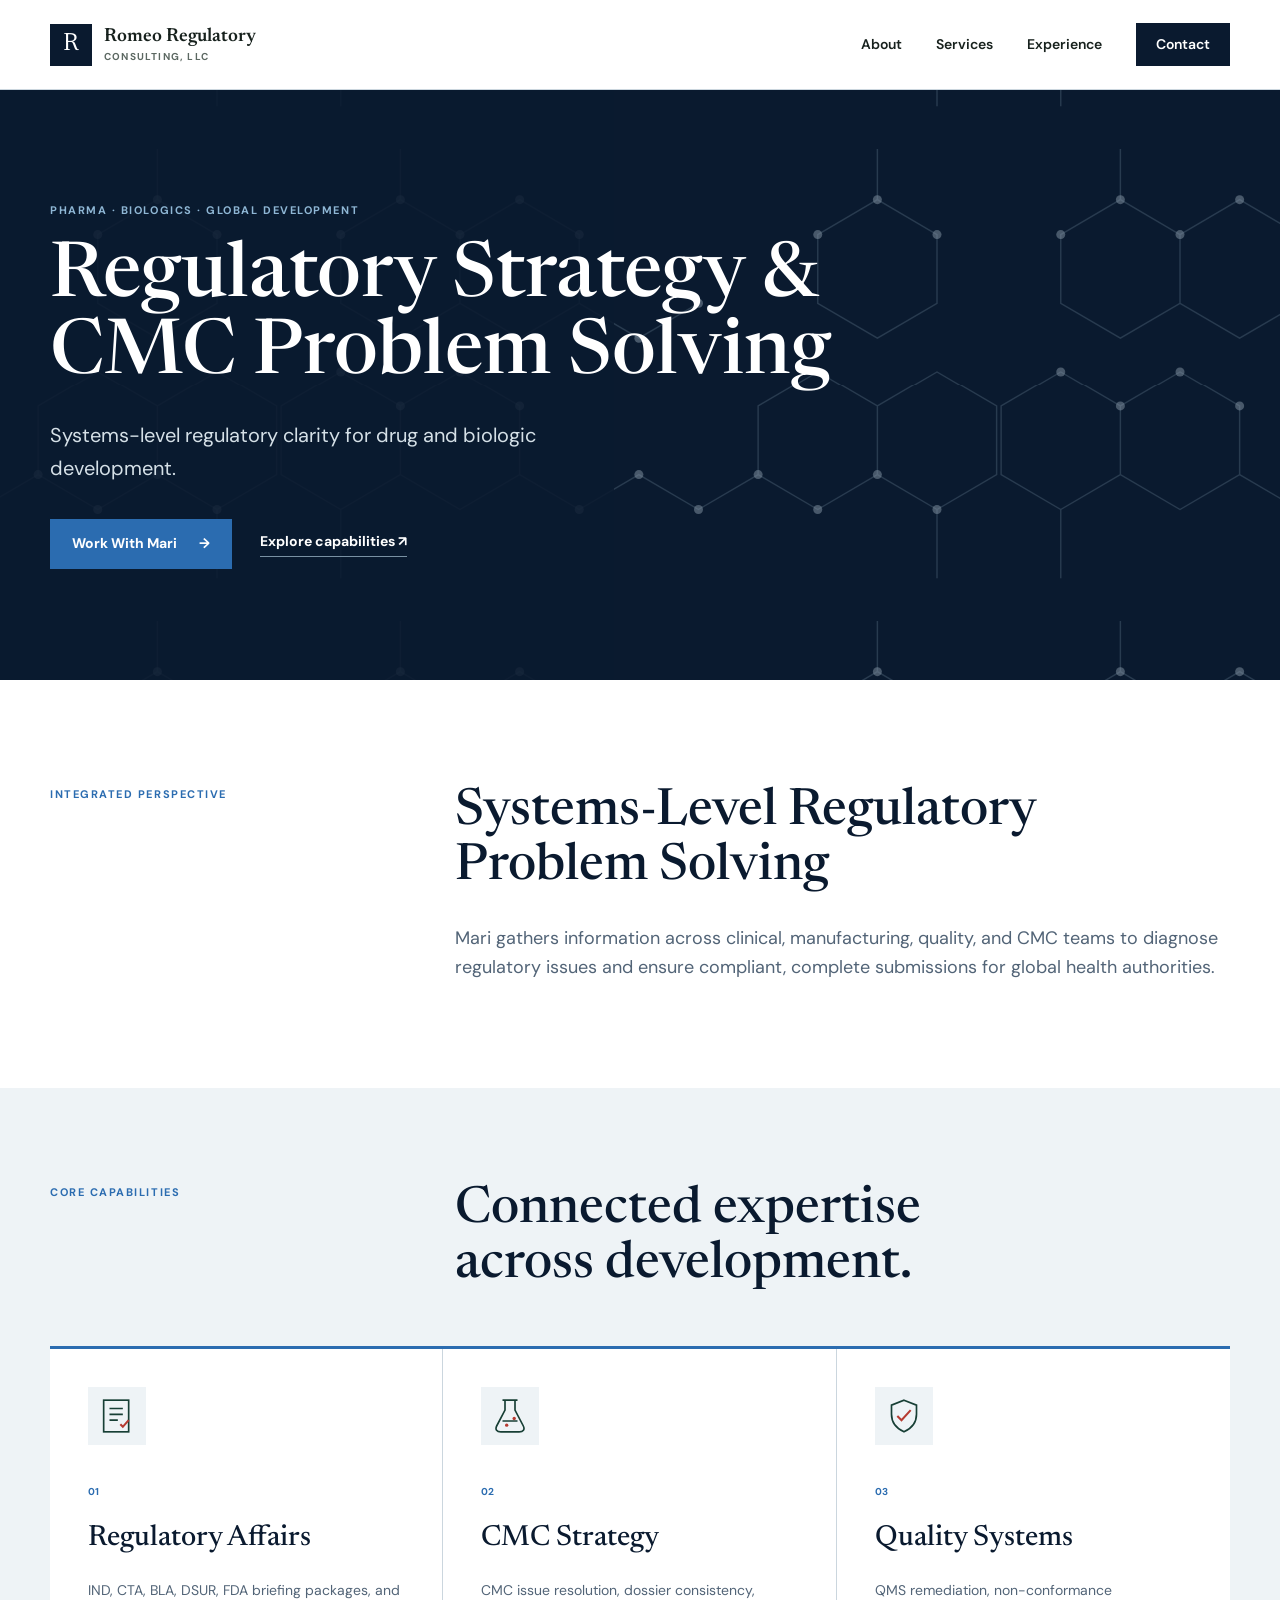
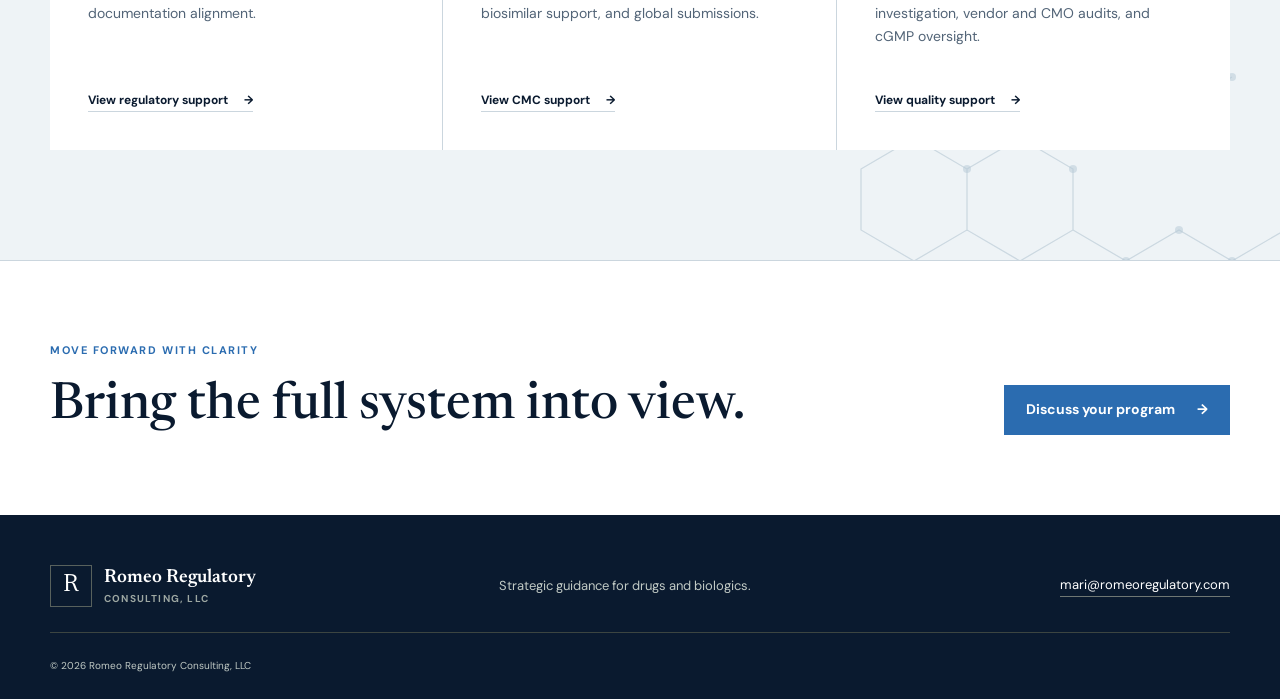
==== index.html @ ee9683b1 "Mari website" ====
<!doctype html>
<html lang="en">
<head>
  <meta charset="utf-8">
  <meta name="viewport" content="width=device-width, initial-scale=1">
  <meta name="description" content="Strategic regulatory consulting for pharmaceutical and biopharmaceutical development.">
  <title>Romeo Regulatory Consulting | Pharma &amp; Biopharma Strategy</title>
  <link rel="preconnect" href="https://fonts.googleapis.com">
  <link rel="preconnect" href="https://fonts.gstatic.com" crossorigin>
  <link href="https://fonts.googleapis.com/css2?family=DM+Sans:wght@400;500;600;700&amp;family=Newsreader:opsz,wght@6..72,500;6..72,600&amp;display=swap" rel="stylesheet">
  <link rel="stylesheet" href="assets/css/style.css">
</head>
<body class="home-page">
  <a class="skip-link" href="#main">Skip to content</a>
  <header class="site-header">
    <div class="shell header-inner">
      <a class="brand" href="index.html" aria-label="Romeo Regulatory Consulting home">
        <span class="brand-mark" aria-hidden="true">R</span>
        <span><strong>Romeo Regulatory</strong><small>Consulting, LLC</small></span>
      </a>
      <nav class="desktop-nav" aria-label="Primary navigation">
        <a href="about.html">About</a><a href="services.html">Services</a><a href="experience.html">Experience</a><a class="nav-cta" href="contact.html">Contact</a>
      </nav>
      <details class="mobile-nav">
        <summary aria-label="Open navigation"><span></span><span></span><span></span></summary>
        <nav aria-label="Mobile navigation"><a href="about.html">About</a><a href="services.html">Services</a><a href="experience.html">Experience</a><a href="contact.html">Contact</a></nav>
      </details>
    </div>
  </header>

  <main id="main">
    <section class="bio-hero">
      <div class="shell bio-hero-content">
        <p class="bio-kicker">Pharma · Biologics · Global Development</p>
        <h1>Regulatory Strategy &amp; CMC Problem Solving</h1>
        <p>Systems-level regulatory clarity for drug and biologic development.</p>
        <div class="button-row"><a class="button bio-button" href="contact.html">Work With Mari <span aria-hidden="true">→</span></a><a class="bio-text-link" href="services.html">Explore capabilities <span aria-hidden="true">↗</span></a></div>
      </div>
    </section>

    <section class="systems-intro">
      <div class="shell systems-intro-grid">
        <p class="bio-section-label">Integrated perspective</p>
        <div>
          <h2>Systems-Level Regulatory Problem Solving</h2>
          <p>Mari gathers information across clinical, manufacturing, quality, and CMC teams to diagnose regulatory issues and ensure compliant, complete submissions for global health authorities.</p>
        </div>
      </div>
    </section>

    <section class="bio-services" aria-labelledby="capabilities-heading">
      <div class="shell">
        <div class="bio-services-heading"><p class="bio-section-label">Core capabilities</p><h2 id="capabilities-heading">Connected expertise across development.</h2></div>
        <div class="bio-service-grid">
          <article><div class="bio-icon"><img src="assets/icons/regulatory.svg" alt=""></div><span>01</span><h3>Regulatory Affairs</h3><p>IND, CTA, BLA, DSUR, FDA briefing packages, and documentation alignment.</p><a href="services.html">View regulatory support <span aria-hidden="true">→</span></a></article>
          <article><div class="bio-icon"><img src="assets/icons/cmc.svg" alt=""></div><span>02</span><h3>CMC Strategy</h3><p>CMC issue resolution, dossier consistency, biosimilar support, and global submissions.</p><a href="services.html">View CMC support <span aria-hidden="true">→</span></a></article>
          <article><div class="bio-icon"><img src="assets/icons/quality.svg" alt=""></div><span>03</span><h3>Quality Systems</h3><p>QMS remediation, non-conformance investigation, vendor and CMO audits, and cGMP oversight.</p><a href="services.html">View quality support <span aria-hidden="true">→</span></a></article>
        </div>
      </div>
    </section>

    <section class="bio-cta"><div class="shell bio-cta-inner"><div><p class="bio-section-label">Move forward with clarity</p><h2>Bring the full system into view.</h2></div><a class="button bio-button" href="contact.html">Discuss your program <span aria-hidden="true">→</span></a></div></section>
  </main>

  <footer class="site-footer"><div class="shell footer-inner"><div class="brand footer-brand"><span class="brand-mark" aria-hidden="true">R</span><span><strong>Romeo Regulatory</strong><small>Consulting, LLC</small></span></div><p>Strategic guidance for drugs and biologics.</p><a href="mailto:mari@romeoregulatory.com">mari@romeoregulatory.com</a><small>© 2026 Romeo Regulatory Consulting, LLC</small></div></footer>
</body>
</html>
---- assets/css/style.css ----
:root {
  --ink: #17211d;
  --forest: #173f35;
  --forest-light: #245c4d;
  --paper: #f7f8f4;
  --white: #ffffff;
  --mist: #e6ebe6;
  --line: #ccd4ce;
  --red: #b63b31;
  --muted: #5c6862;
  --serif: "Newsreader", Georgia, serif;
  --sans: "DM Sans", sans-serif;
}

* { box-sizing: border-box; }
html { scroll-behavior: smooth; }
body { margin: 0; color: var(--ink); background: var(--paper); font-family: var(--sans); font-size: 16px; line-height: 1.65; }
a { color: inherit; text-decoration: none; }
img { display: block; max-width: 100%; }
h1, h2, h3, p { margin-top: 0; }
h1, h2, h3 { text-wrap: balance; }
.shell { width: min(1180px, calc(100% - 48px)); margin-inline: auto; }
.skip-link { position: fixed; z-index: 100; top: 10px; left: 10px; padding: 8px 14px; color: var(--white); background: var(--forest); transform: translateY(-150%); }
.skip-link:focus { transform: translateY(0); }

.site-header { position: relative; z-index: 20; height: 90px; background: rgba(247, 248, 244, .96); border-bottom: 1px solid var(--line); }
.header-inner { height: 100%; display: flex; align-items: center; justify-content: space-between; }
.brand { display: inline-flex; align-items: center; gap: 12px; line-height: 1.1; }
.brand-mark { display: grid; width: 42px; height: 42px; place-items: center; color: var(--white); background: var(--forest); font-family: var(--serif); font-size: 25px; }
.brand strong, .brand small { display: block; }
.brand strong { font-family: var(--serif); font-size: 19px; font-weight: 600; }
.brand small { margin-top: 4px; color: var(--muted); font-size: 10px; font-weight: 700; letter-spacing: .12em; text-transform: uppercase; }
.desktop-nav { display: flex; align-items: center; gap: 34px; font-size: 14px; font-weight: 600; }
.desktop-nav a { position: relative; }
.desktop-nav a:not(.nav-cta)::after { content: ""; position: absolute; right: 0; bottom: -7px; left: 0; height: 2px; background: var(--red); transform: scaleX(0); transform-origin: left; transition: transform .2s ease; }
.desktop-nav a:hover::after, .desktop-nav a.active::after { transform: scaleX(1); }
.nav-cta { padding: 10px 20px; color: var(--white); background: var(--forest); }
.nav-cta:hover { background: var(--forest-light); }
.mobile-nav { display: none; position: relative; }
.mobile-nav summary { display: grid; width: 42px; height: 42px; padding: 11px 9px; border: 1px solid var(--line); cursor: pointer; list-style: none; align-content: space-between; }
.mobile-nav summary::-webkit-details-marker { display: none; }
.mobile-nav summary span { height: 2px; background: var(--ink); }
.mobile-nav nav { position: absolute; top: 50px; right: 0; width: 220px; padding: 8px; background: var(--white); border: 1px solid var(--line); box-shadow: 0 18px 35px rgba(23, 33, 29, .12); }
.mobile-nav nav a { display: block; padding: 11px 12px; border-bottom: 1px solid var(--mist); font-weight: 600; }
.mobile-nav nav a:last-child { border: 0; }

.eyebrow { margin-bottom: 18px; color: var(--red); font-size: 12px; font-weight: 700; letter-spacing: .14em; text-transform: uppercase; }
.hero { position: relative; min-height: 650px; overflow: hidden; background: var(--paper); }
.hero::before { content: ""; position: absolute; inset: 0; opacity: .33; background-image: linear-gradient(var(--line) 1px, transparent 1px), linear-gradient(90deg, var(--line) 1px, transparent 1px); background-size: 80px 80px; mask-image: linear-gradient(to right, black, transparent 70%); }
.hero-grid { position: relative; display: grid; min-height: 650px; grid-template-columns: 1.25fr .75fr; align-items: center; gap: 90px; }
.hero-copy { padding: 88px 0; }
h1 { max-width: 780px; margin-bottom: 27px; font-family: var(--serif); font-size: clamp(48px, 6vw, 78px); font-weight: 500; line-height: .98; }
.hero-lede { max-width: 680px; margin-bottom: 34px; color: var(--muted); font-size: 19px; line-height: 1.65; }
.button-row { display: flex; align-items: center; gap: 28px; flex-wrap: wrap; }
.button { display: inline-flex; min-height: 50px; padding: 12px 22px; align-items: center; justify-content: center; gap: 22px; font-size: 14px; font-weight: 700; transition: background .2s ease, color .2s ease; }
.button-primary { color: var(--white); background: var(--forest); }
.button-primary:hover { background: var(--forest-light); }
.button-light { color: var(--forest); background: var(--white); }
.button-light:hover { color: var(--white); background: var(--red); }
.text-link { padding-bottom: 3px; border-bottom: 1px solid var(--ink); font-size: 14px; font-weight: 700; }
.pathway { color: var(--white); background: var(--forest); box-shadow: 24px 24px 0 var(--mist); }
.pathway-heading { display: flex; padding: 17px 22px; justify-content: space-between; border-bottom: 1px solid rgba(255,255,255,.2); color: #c8d8d2; font-size: 10px; letter-spacing: .12em; text-transform: uppercase; }
.pathway ol { margin: 0; padding: 0 22px; list-style: none; }
.pathway li { display: grid; padding: 20px 0; grid-template-columns: 38px 1fr; border-bottom: 1px solid rgba(255,255,255,.16); }
.pathway li:last-child { border: 0; }
.pathway li > span { grid-row: 1 / 3; color: #88a79c; font-size: 11px; }
.pathway li strong { font-family: var(--serif); font-size: 20px; font-weight: 500; }
.pathway li small { color: #bdccc7; font-size: 11px; }
.focus-band { color: var(--white); background: var(--ink); }
.focus-grid { display: grid; grid-template-columns: 1fr 1fr; }
.focus-grid > div { padding: 27px 0; }
.focus-grid > div + div { padding-left: 50px; border-left: 1px solid #46504b; }
.focus-grid span { display: block; margin-bottom: 8px; color: #9eaaa4; font-size: 10px; font-weight: 700; letter-spacing: .12em; text-transform: uppercase; }
.focus-grid strong { font-family: var(--serif); font-size: 20px; font-weight: 500; }
.focus-grid i { padding-inline: 7px; color: var(--red); font-style: normal; }

/* Homepage bio-chem system */
.home-page { --bio-navy: #0a1a2f; --bio-blue: #2b6cb0; --bio-slate: #526477; --bio-pale: #eef3f6; --bio-line: #cbd6de; }
.home-page .site-header { background: rgba(255, 255, 255, .98); border-color: var(--bio-line); }
.home-page .brand-mark, .home-page .nav-cta { background: var(--bio-navy); }
.home-page .nav-cta:hover { background: var(--bio-blue); }
.home-page .desktop-nav a:not(.nav-cta)::after { background: var(--bio-blue); }
.bio-hero { position: relative; display: flex; min-height: 590px; align-items: center; overflow: hidden; color: var(--white); background-color: var(--bio-navy); }
.bio-hero::before { content: ""; position: absolute; inset: 0; background-image: url("../img/molecular-pattern.svg"); background-position: center; background-size: 720px auto; opacity: .68; }
.bio-hero::after { content: ""; position: absolute; top: 0; bottom: 0; left: 0; width: 48%; background: var(--bio-navy); opacity: .86; }
.bio-hero-content { position: relative; z-index: 1; padding-block: 100px; }
.bio-kicker, .bio-section-label { margin-bottom: 20px; color: #8fb7d5; font-size: 11px; font-weight: 700; letter-spacing: .14em; text-transform: uppercase; }
.bio-hero h1 { max-width: 820px; margin-bottom: 24px; font-size: clamp(52px, 6vw, 76px); line-height: 1.02; }
.bio-hero-content > p:not(.bio-kicker) { max-width: 600px; margin-bottom: 34px; color: #d5e0e7; font-size: 20px; }
.bio-button { color: var(--white); background: var(--bio-blue); }
.bio-button:hover { background: #377dc4; }
.bio-text-link { padding-bottom: 3px; color: var(--white); border-bottom: 1px solid #7991a3; font-size: 14px; font-weight: 700; }
.systems-intro { padding: 105px 0; background: var(--white); }
.systems-intro-grid { display: grid; grid-template-columns: .42fr 1fr; gap: 80px; }
.systems-intro .bio-section-label, .bio-services .bio-section-label, .bio-cta .bio-section-label { color: var(--bio-blue); }
.systems-intro h2, .bio-services h2, .bio-cta h2 { margin: 0; color: var(--bio-navy); font-family: var(--serif); font-size: clamp(38px, 4vw, 54px); font-weight: 500; line-height: 1.08; }
.systems-intro-grid > div > p { max-width: 800px; margin: 28px 0 0; color: var(--bio-slate); font-size: 18px; }
.bio-services { padding: 95px 0 110px; background-color: var(--bio-pale); background-image: url("../img/molecular-pattern.svg"); background-position: right -220px bottom -100px; background-repeat: no-repeat; background-size: 640px auto; }
.bio-services-heading { display: grid; margin-bottom: 52px; grid-template-columns: .42fr 1fr; gap: 80px; align-items: start; }
.bio-service-grid { display: grid; grid-template-columns: repeat(3, 1fr); background: var(--white); border-top: 3px solid var(--bio-blue); }
.bio-service-grid article { min-height: 390px; padding: 38px; border-right: 1px solid var(--bio-line); }
.bio-service-grid article:last-child { border-right: 0; }
.bio-icon { display: grid; width: 58px; height: 58px; margin-bottom: 32px; place-items: center; background: var(--bio-pale); }
.bio-icon img { width: 40px; height: 40px; }
.bio-service-grid article > span { color: var(--bio-blue); font-size: 10px; font-weight: 700; }
.bio-service-grid h3 { margin: 12px 0 16px; color: var(--bio-navy); font-family: var(--serif); font-size: 29px; font-weight: 500; }
.bio-service-grid p { min-height: 76px; color: var(--bio-slate); font-size: 14px; }
.bio-service-grid a { display: inline-flex; margin-top: 22px; gap: 16px; color: var(--bio-navy); border-bottom: 1px solid var(--bio-line); font-size: 12px; font-weight: 700; }
.bio-service-grid a:hover { color: var(--bio-blue); }
.bio-cta { padding: 80px 0; background: var(--white); border-top: 1px solid var(--bio-line); }
.bio-cta-inner { display: flex; align-items: end; justify-content: space-between; gap: 40px; }
.home-page .site-footer { background: var(--bio-navy); }

.section { padding: 110px 0; }
.section-heading { display: grid; margin-bottom: 55px; grid-template-columns: 1fr 1fr; align-items: end; gap: 70px; }
.section-heading h2, .cta-inner h2, .prose h2 { margin: 0; font-family: var(--serif); font-size: clamp(38px, 4vw, 53px); font-weight: 500; line-height: 1.05; }
.section-heading > p { margin: 0; color: var(--muted); }
.outcome-grid { display: grid; grid-template-columns: repeat(4, 1fr); border-top: 1px solid var(--line); border-bottom: 1px solid var(--line); }
.outcome-grid article { min-height: 210px; padding: 25px 25px 30px; border-right: 1px solid var(--line); }
.outcome-grid article:first-child { border-left: 1px solid var(--line); }
.outcome-grid span, .principle-grid span { color: var(--red); font-size: 11px; font-weight: 700; }
.outcome-grid h3 { margin: 65px 0 0; font-family: var(--serif); font-size: 25px; font-weight: 500; line-height: 1.15; }
.cta-band { padding: 75px 0; color: var(--white); background: var(--forest); }
.cta-inner { display: flex; align-items: end; justify-content: space-between; gap: 40px; }
.cta-inner .eyebrow { color: #dca099; }
.cta-inner h2 { max-width: 720px; }
.site-footer { padding: 50px 0 25px; color: #c1cac5; background: var(--ink); }
.footer-inner { display: grid; grid-template-columns: 1.2fr 1fr 1fr; align-items: center; gap: 25px; }
.footer-brand { color: var(--white); }
.footer-brand .brand-mark { border: 1px solid #58615d; background: transparent; }
.footer-brand small { color: #9da7a2; }
.footer-inner > p, .footer-inner > a { margin: 0; font-size: 13px; }
.footer-inner > a { justify-self: end; color: var(--white); border-bottom: 1px solid #6f7773; }
.footer-inner > small { grid-column: 1 / -1; padding-top: 25px; border-top: 1px solid #3c4541; font-size: 10px; }

.page-hero { padding: 105px 0 90px; color: var(--white); background: var(--forest); }
.page-hero-grid { display: grid; grid-template-columns: 1.5fr .5fr; align-items: end; gap: 80px; }
.page-hero h1 { margin: 0; font-size: clamp(48px, 6vw, 72px); }
.page-hero-grid > p { margin: 0; color: #c7d6d1; }
.about-grid { display: grid; grid-template-columns: .65fr 1.35fr; gap: 100px; }
.about-statement { padding-top: 10px; border-top: 1px solid var(--ink); }
.statement-number { display: block; font-family: var(--serif); font-size: 72px; line-height: 1; }
.statement-number small { display: block; max-width: 220px; margin-top: 12px; color: var(--muted); font-family: var(--sans); font-size: 13px; line-height: 1.5; }
.prose { max-width: 720px; }
.prose h2 { margin-bottom: 35px; }
.prose > p { color: var(--muted); font-size: 18px; }
blockquote { margin: 45px 0 0; padding: 30px 0 0 30px; border-top: 1px solid var(--line); border-left: 3px solid var(--red); font-family: var(--serif); font-size: 25px; line-height: 1.35; }
.principles { padding: 80px 0; background: var(--mist); }
.principle-grid { display: grid; grid-template-columns: repeat(3, 1fr); border-top: 1px solid var(--line); }
.principle-grid article { padding: 28px 50px 0 0; }
.principle-grid h3 { margin: 35px 0 12px; font-family: var(--serif); font-size: 29px; font-weight: 500; }
.principle-grid p { color: var(--muted); font-size: 14px; }

.services-list { padding-top: 50px; }
.service-row { display: grid; padding: 55px 0; grid-template-columns: 1fr 1fr; gap: 80px; border-bottom: 1px solid var(--line); }
.service-row:first-child { border-top: 1px solid var(--line); }
.service-title { display: grid; grid-template-columns: 70px 45px 1fr; align-items: center; }
.service-title img { width: 48px; height: 48px; }
.service-title span { color: var(--red); font-size: 11px; }
.service-title h2 { margin: 0; font-family: var(--serif); font-size: 38px; font-weight: 500; }
.service-row ul { display: grid; margin: 0; padding: 0; grid-template-columns: 1fr 1fr; align-content: center; gap: 12px 30px; list-style: none; }
.service-row li { position: relative; padding-left: 17px; color: var(--muted); font-size: 14px; }
.service-row li::before { content: ""; position: absolute; top: .72em; left: 0; width: 5px; height: 5px; background: var(--red); }

.timeline { border-top: 1px solid var(--line); }
.timeline article { display: grid; padding: 45px 0; grid-template-columns: .35fr 1fr; border-bottom: 1px solid var(--line); }
.timeline time { color: var(--red); font-size: 11px; font-weight: 700; letter-spacing: .08em; }
.timeline article > div { display: grid; grid-template-columns: .65fr 1fr 1fr; align-items: start; gap: 35px; }
.timeline article > div > p:first-child { color: var(--ink); font-weight: 700; }
.timeline h2 { margin: 0; font-family: var(--serif); font-size: 24px; font-weight: 500; line-height: 1.2; }
.timeline p { margin: 0; color: var(--muted); font-size: 14px; }

.contact-main { display: flex; min-height: calc(100vh - 90px); align-items: center; background: var(--mist); }
.contact-section { width: 100%; padding: 100px 0; }
.contact-grid { display: grid; grid-template-columns: 1fr .72fr; align-items: center; gap: 100px; }
.contact-grid h1 { font-size: clamp(48px, 6vw, 72px); }
.contact-lede { max-width: 620px; color: var(--muted); font-size: 18px; }
.contact-panel { padding: 48px; background: var(--white); border-top: 4px solid var(--red); box-shadow: 0 25px 55px rgba(23, 33, 29, .08); }
.contact-label { margin-bottom: 8px; color: var(--muted); font-size: 10px; font-weight: 700; letter-spacing: .12em; text-transform: uppercase; }
.contact-email { display: flex; justify-content: space-between; gap: 15px; font-family: var(--serif); font-size: 22px; overflow-wrap: anywhere; }
.contact-panel hr { margin: 35px 0; border: 0; border-top: 1px solid var(--line); }
.tag-list { display: flex; margin: 16px 0 0; padding: 0; gap: 8px; flex-wrap: wrap; list-style: none; }
.tag-list li { padding: 6px 10px; background: var(--mist); font-size: 11px; font-weight: 600; }
.profile-note { display: flex; margin: 30px 0 0; padding-top: 20px; justify-content: space-between; color: var(--forest); border-top: 1px solid var(--line); font-size: 12px; font-weight: 700; }
.profile-note:hover { color: var(--red); }

@media (max-width: 900px) {
  .desktop-nav { display: none; }
  .mobile-nav { display: block; }
  .hero-grid, .page-hero-grid, .contact-grid { grid-template-columns: 1fr; gap: 50px; }
  .hero-grid { padding-bottom: 70px; }
  .hero-copy { padding-bottom: 0; }
  .pathway { max-width: 620px; }
  .page-hero-grid > p { max-width: 600px; }
  .outcome-grid { grid-template-columns: 1fr 1fr; }
  .outcome-grid article:nth-child(3) { border-left: 1px solid var(--line); }
  .service-row { grid-template-columns: 1fr; gap: 30px; }
  .timeline article > div { grid-template-columns: 1fr 1fr; }
  .timeline article > div > p:last-child { grid-column: 1 / -1; }
  .contact-section { padding: 70px 0; }
  .bio-service-grid { grid-template-columns: 1fr; }
  .bio-service-grid article { min-height: auto; border-right: 0; border-bottom: 1px solid var(--bio-line); }
  .bio-service-grid p { min-height: 0; }
}

@media (max-width: 640px) {
  .shell { width: min(100% - 32px, 1180px); }
  .site-header { height: 76px; }
  .brand-mark { width: 38px; height: 38px; }
  .brand strong { font-size: 16px; }
  h1 { font-size: 47px; }
  .hero-grid { min-height: auto; gap: 20px; }
  .hero-copy { padding: 70px 0 45px; }
  .hero-lede { font-size: 17px; }
  .pathway { box-shadow: 12px 12px 0 var(--mist); }
  .focus-grid, .section-heading, .about-grid, .principle-grid { grid-template-columns: 1fr; }
  .focus-grid > div + div { padding: 22px 0; border-top: 1px solid #46504b; border-left: 0; }
  .focus-grid > div { padding: 22px 0; }
  .section { padding: 75px 0; }
  .section-heading { gap: 20px; }
  .outcome-grid { grid-template-columns: 1fr; }
  .outcome-grid article, .outcome-grid article:nth-child(3) { min-height: 145px; border-right: 1px solid var(--line); border-bottom: 1px solid var(--line); border-left: 1px solid var(--line); }
  .outcome-grid h3 { margin-top: 35px; }
  .cta-inner { align-items: start; flex-direction: column; }
  .footer-inner { grid-template-columns: 1fr; }
  .footer-inner > a { justify-self: start; }
  .page-hero { padding: 75px 0 65px; }
  .page-hero h1 { font-size: 42px; }
  .about-grid { gap: 55px; }
  .principle-grid article { padding: 28px 0; border-bottom: 1px solid var(--line); }
  .service-title { grid-template-columns: 58px 32px 1fr; }
  .service-title h2 { font-size: 30px; }
  .service-row ul { grid-template-columns: 1fr; }
  .timeline article { grid-template-columns: 1fr; gap: 15px; }
  .timeline article > div { grid-template-columns: 1fr; gap: 12px; }
  .timeline article > div > p:last-child { grid-column: auto; }
  .contact-main { min-height: auto; }
  .contact-grid { gap: 35px; }
  .contact-grid h1 { font-size: 47px; }
  .contact-panel { padding: 30px 24px; }
  .contact-email { font-size: 18px; }
  .bio-hero { min-height: 560px; }
  .bio-hero::after { width: 100%; opacity: .7; }
  .bio-hero-content { padding-block: 82px; }
  .bio-hero h1 { font-size: 46px; }
  .bio-hero-content > p:not(.bio-kicker) { font-size: 17px; }
  .systems-intro, .bio-services { padding: 75px 0; }
  .systems-intro-grid, .bio-services-heading { grid-template-columns: 1fr; gap: 12px; }
  .bio-service-grid article { padding: 30px 25px; }
  .bio-cta-inner { align-items: start; flex-direction: column; }
}

@media (prefers-reduced-motion: reduce) {
  html { scroll-behavior: auto; }
  *, *::before, *::after { transition-duration: .01ms !important; }
}
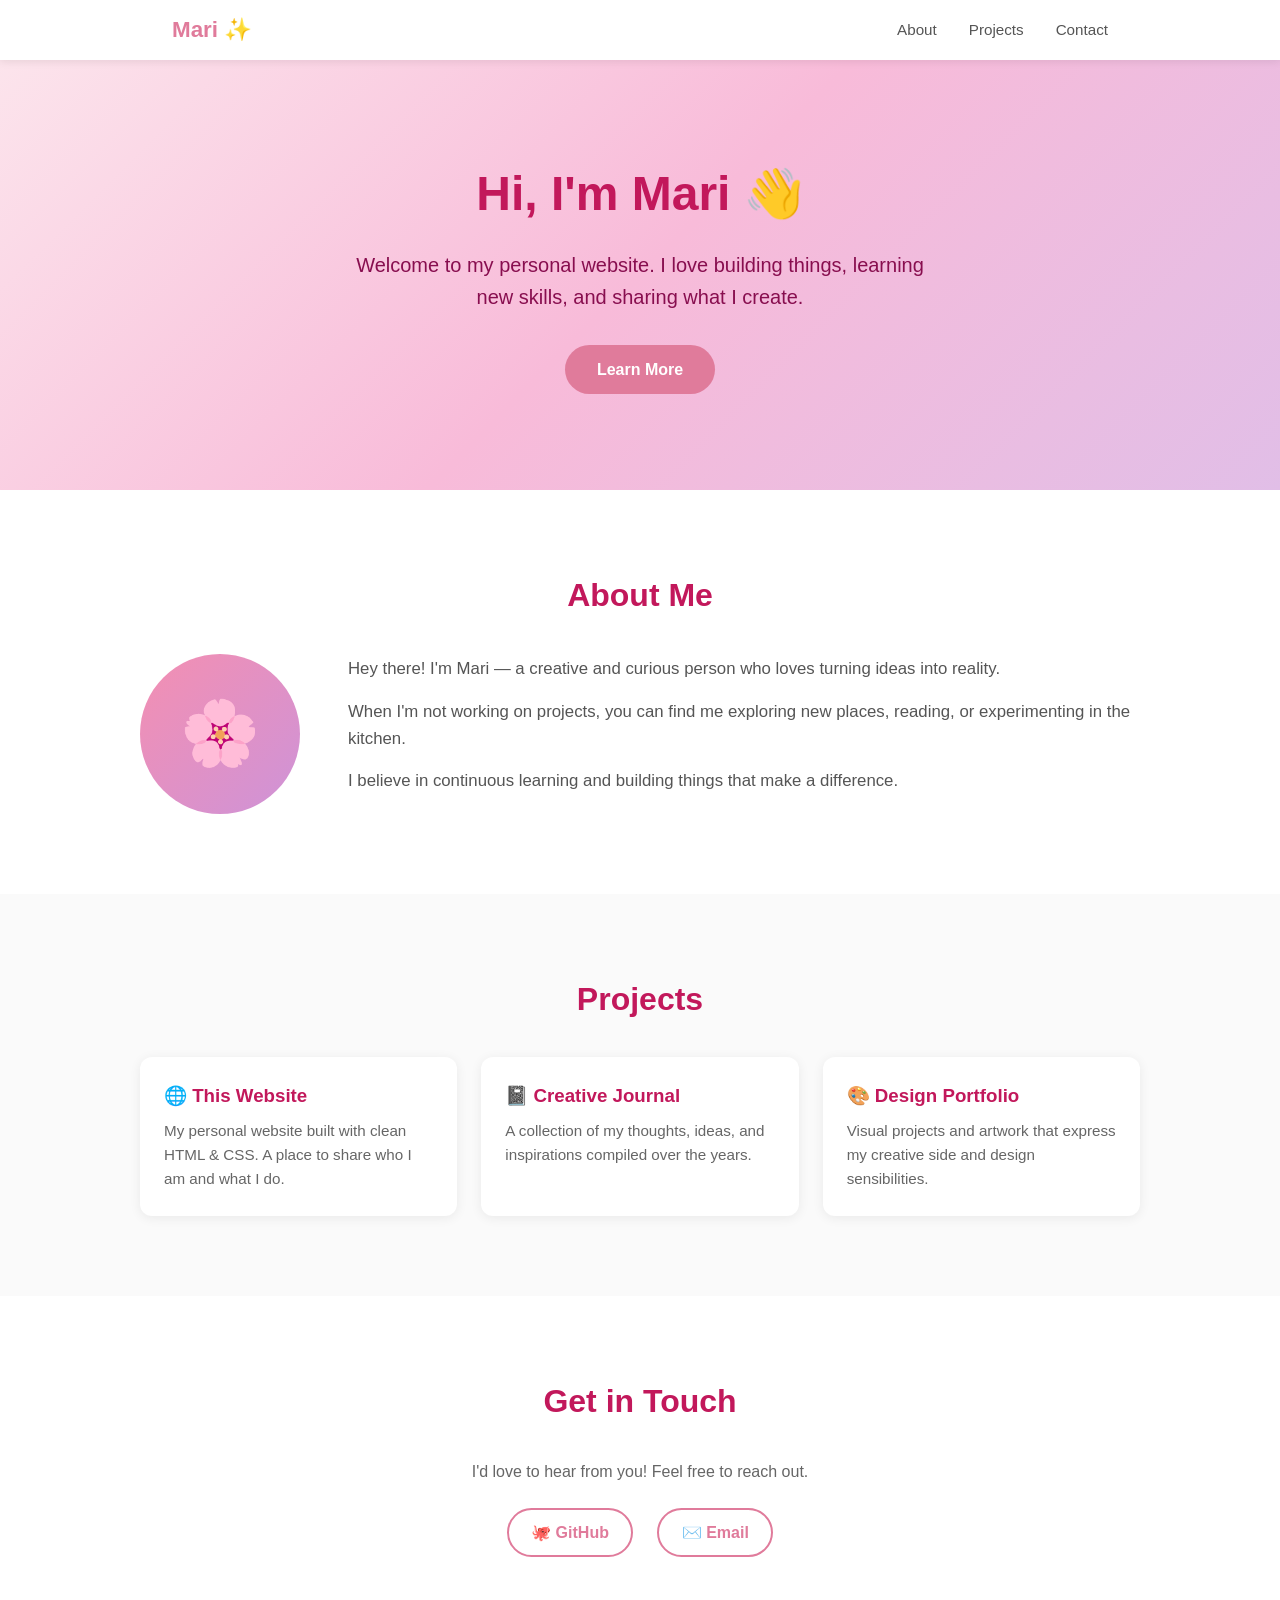
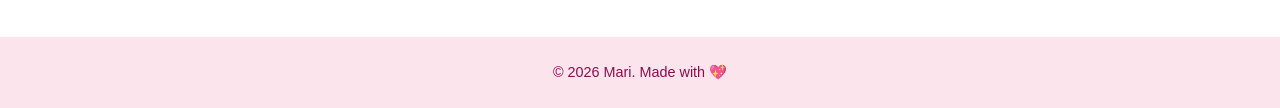
==== commit 51592d03: "Add Mari's personal website (HTML + CSS) Co-authored-by: theghost024jr-sys <296782004+theghost024jr-" ====
--- a/index.html
+++ b/index.html
@@ -1,67 +1,88 @@
-<!doctype html>
+<!DOCTYPE html>
 <html lang="en">
 <head>
-  <meta charset="utf-8">
-  <meta name="viewport" content="width=device-width, initial-scale=1">
-  <meta name="description" content="Strategic regulatory consulting for pharmaceutical and biopharmaceutical development.">
-  <title>Romeo Regulatory Consulting | Pharma &amp; Biopharma Strategy</title>
-  <link rel="preconnect" href="https://fonts.googleapis.com">
-  <link rel="preconnect" href="https://fonts.gstatic.com" crossorigin>
-  <link href="https://fonts.googleapis.com/css2?family=DM+Sans:wght@400;500;600;700&amp;family=Newsreader:opsz,wght@6..72,500;6..72,600&amp;display=swap" rel="stylesheet">
-  <link rel="stylesheet" href="assets/css/style.css">
+  <meta charset="UTF-8" />
+  <meta name="viewport" content="width=device-width, initial-scale=1.0" />
+  <title>Mari's Website</title>
+  <link rel="stylesheet" href="styles.css" />
 </head>
-<body class="home-page">
-  <a class="skip-link" href="#main">Skip to content</a>
-  <header class="site-header">
-    <div class="shell header-inner">
-      <a class="brand" href="index.html" aria-label="Romeo Regulatory Consulting home">
-        <span class="brand-mark" aria-hidden="true">R</span>
-        <span><strong>Romeo Regulatory</strong><small>Consulting, LLC</small></span>
-      </a>
-      <nav class="desktop-nav" aria-label="Primary navigation">
-        <a href="about.html">About</a><a href="services.html">Services</a><a href="experience.html">Experience</a><a class="nav-cta" href="contact.html">Contact</a>
-      </nav>
-      <details class="mobile-nav">
-        <summary aria-label="Open navigation"><span></span><span></span><span></span></summary>
-        <nav aria-label="Mobile navigation"><a href="about.html">About</a><a href="services.html">Services</a><a href="experience.html">Experience</a><a href="contact.html">Contact</a></nav>
-      </details>
+<body>
+
+  <!-- Navigation -->
+  <nav>
+    <div class="nav-container">
+      <a href="#" class="nav-logo">Mari ✨</a>
+      <ul class="nav-links">
+        <li><a href="#about">About</a></li>
+        <li><a href="#projects">Projects</a></li>
+        <li><a href="#contact">Contact</a></li>
+      </ul>
     </div>
-  </header>
+  </nav>
 
-  <main id="main">
-    <section class="bio-hero">
-      <div class="shell bio-hero-content">
-        <p class="bio-kicker">Pharma · Biologics · Global Development</p>
-        <h1>Regulatory Strategy &amp; CMC Problem Solving</h1>
-        <p>Systems-level regulatory clarity for drug and biologic development.</p>
-        <div class="button-row"><a class="button bio-button" href="contact.html">Work With Mari <span aria-hidden="true">→</span></a><a class="bio-text-link" href="services.html">Explore capabilities <span aria-hidden="true">↗</span></a></div>
-      </div>
-    </section>
+  <!-- Hero -->
+  <section class="hero">
+    <h1>Hi, I'm Mari 👋</h1>
+    <p>Welcome to my personal website. I love building things, learning new skills, and sharing what I create.</p>
+    <a href="#about" class="btn">Learn More</a>
+  </section>
 
-    <section class="systems-intro">
-      <div class="shell systems-intro-grid">
-        <p class="bio-section-label">Integrated perspective</p>
-        <div>
-          <h2>Systems-Level Regulatory Problem Solving</h2>
-          <p>Mari gathers information across clinical, manufacturing, quality, and CMC teams to diagnose regulatory issues and ensure compliant, complete submissions for global health authorities.</p>
+  <!-- About -->
+  <section id="about">
+    <div class="section-container">
+      <h2>About Me</h2>
+      <div class="about-content">
+        <div class="about-avatar">🌸</div>
+        <div class="about-text">
+          <p>Hey there! I'm Mari — a creative and curious person who loves turning ideas into reality.</p>
+          <p>When I'm not working on projects, you can find me exploring new places, reading, or experimenting in the kitchen.</p>
+          <p>I believe in continuous learning and building things that make a difference.</p>
         </div>
       </div>
-    </section>
+    </div>
+  </section>
 
-    <section class="bio-services" aria-labelledby="capabilities-heading">
-      <div class="shell">
-        <div class="bio-services-heading"><p class="bio-section-label">Core capabilities</p><h2 id="capabilities-heading">Connected expertise across development.</h2></div>
-        <div class="bio-service-grid">
-          <article><div class="bio-icon"><img src="assets/icons/regulatory.svg" alt=""></div><span>01</span><h3>Regulatory Affairs</h3><p>IND, CTA, BLA, DSUR, FDA briefing packages, and documentation alignment.</p><a href="services.html">View regulatory support <span aria-hidden="true">→</span></a></article>
-          <article><div class="bio-icon"><img src="assets/icons/cmc.svg" alt=""></div><span>02</span><h3>CMC Strategy</h3><p>CMC issue resolution, dossier consistency, biosimilar support, and global submissions.</p><a href="services.html">View CMC support <span aria-hidden="true">→</span></a></article>
-          <article><div class="bio-icon"><img src="assets/icons/quality.svg" alt=""></div><span>03</span><h3>Quality Systems</h3><p>QMS remediation, non-conformance investigation, vendor and CMO audits, and cGMP oversight.</p><a href="services.html">View quality support <span aria-hidden="true">→</span></a></article>
+  <!-- Projects -->
+  <section id="projects">
+    <div class="section-container">
+      <h2>Projects</h2>
+      <div class="projects-grid">
+        <div class="project-card">
+          <h3>🌐 This Website</h3>
+          <p>My personal website built with clean HTML &amp; CSS. A place to share who I am and what I do.</p>
+        </div>
+        <div class="project-card">
+          <h3>📓 Creative Journal</h3>
+          <p>A collection of my thoughts, ideas, and inspirations compiled over the years.</p>
+        </div>
+        <div class="project-card">
+          <h3>🎨 Design Portfolio</h3>
+          <p>Visual projects and artwork that express my creative side and design sensibilities.</p>
         </div>
       </div>
-    </section>
+    </div>
+  </section>
 
-    <section class="bio-cta"><div class="shell bio-cta-inner"><div><p class="bio-section-label">Move forward with clarity</p><h2>Bring the full system into view.</h2></div><a class="button bio-button" href="contact.html">Discuss your program <span aria-hidden="true">→</span></a></div></section>
-  </main>
+  <!-- Contact -->
+  <section id="contact">
+    <div class="section-container">
+      <h2>Get in Touch</h2>
+      <p class="contact-subtitle">I'd love to hear from you! Feel free to reach out.</p>
+      <div class="contact-links">
+        <a href="https://github.com/theghost024jr-sys" class="contact-link" target="_blank" rel="noopener noreferrer">
+          🐙 GitHub
+        </a>
+        <a href="mailto:mari@example.com" class="contact-link">
+          ✉️ Email
+        </a>
+      </div>
+    </div>
+  </section>
 
-  <footer class="site-footer"><div class="shell footer-inner"><div class="brand footer-brand"><span class="brand-mark" aria-hidden="true">R</span><span><strong>Romeo Regulatory</strong><small>Consulting, LLC</small></span></div><p>Strategic guidance for drugs and biologics.</p><a href="mailto:mari@romeoregulatory.com">mari@romeoregulatory.com</a><small>© 2026 Romeo Regulatory Consulting, LLC</small></div></footer>
+  <!-- Footer -->
+  <footer>
+    <p>© 2026 Mari. Made with 💖</p>
+  </footer>
+
 </body>
-</html>+</html>
--- a/styles.css
+++ b/styles.css
@@ -0,0 +1,225 @@
+* {
+  margin: 0;
+  padding: 0;
+  box-sizing: border-box;
+}
+
+body {
+  font-family: 'Segoe UI', Tahoma, Geneva, Verdana, sans-serif;
+  color: #333;
+  background-color: #fafafa;
+  line-height: 1.6;
+}
+
+/* Navigation */
+nav {
+  background-color: #fff;
+  box-shadow: 0 2px 8px rgba(0, 0, 0, 0.08);
+  position: sticky;
+  top: 0;
+  z-index: 100;
+}
+
+.nav-container {
+  max-width: 1000px;
+  margin: 0 auto;
+  padding: 0 2rem;
+  display: flex;
+  justify-content: space-between;
+  align-items: center;
+  height: 60px;
+}
+
+.nav-logo {
+  font-size: 1.4rem;
+  font-weight: 700;
+  color: #e07b9b;
+  text-decoration: none;
+}
+
+.nav-links {
+  list-style: none;
+  display: flex;
+  gap: 2rem;
+}
+
+.nav-links a {
+  text-decoration: none;
+  color: #555;
+  font-size: 0.95rem;
+  transition: color 0.2s;
+}
+
+.nav-links a:hover {
+  color: #e07b9b;
+}
+
+/* Hero */
+.hero {
+  background: linear-gradient(135deg, #fce4ec 0%, #f8bbd9 50%, #e1bee7 100%);
+  padding: 6rem 2rem;
+  text-align: center;
+}
+
+.hero h1 {
+  font-size: 3rem;
+  font-weight: 800;
+  color: #c2185b;
+  margin-bottom: 1rem;
+}
+
+.hero p {
+  font-size: 1.25rem;
+  color: #880e4f;
+  max-width: 600px;
+  margin: 0 auto 2rem;
+}
+
+.btn {
+  display: inline-block;
+  padding: 0.75rem 2rem;
+  background-color: #e07b9b;
+  color: #fff;
+  text-decoration: none;
+  border-radius: 30px;
+  font-size: 1rem;
+  font-weight: 600;
+  transition: background-color 0.2s, transform 0.2s;
+}
+
+.btn:hover {
+  background-color: #c2185b;
+  transform: translateY(-2px);
+}
+
+/* Sections */
+section {
+  padding: 5rem 2rem;
+}
+
+.section-container {
+  max-width: 1000px;
+  margin: 0 auto;
+}
+
+section h2 {
+  font-size: 2rem;
+  color: #c2185b;
+  margin-bottom: 2rem;
+  text-align: center;
+}
+
+/* About */
+#about {
+  background-color: #fff;
+}
+
+.about-content {
+  display: flex;
+  gap: 3rem;
+  align-items: center;
+  flex-wrap: wrap;
+}
+
+.about-avatar {
+  width: 160px;
+  height: 160px;
+  border-radius: 50%;
+  background: linear-gradient(135deg, #f48fb1, #ce93d8);
+  display: flex;
+  align-items: center;
+  justify-content: center;
+  font-size: 4rem;
+  flex-shrink: 0;
+}
+
+.about-text {
+  flex: 1;
+  min-width: 250px;
+}
+
+.about-text p {
+  color: #555;
+  font-size: 1.05rem;
+  margin-bottom: 1rem;
+}
+
+/* Projects */
+#projects {
+  background-color: #fafafa;
+}
+
+.projects-grid {
+  display: grid;
+  grid-template-columns: repeat(auto-fit, minmax(280px, 1fr));
+  gap: 1.5rem;
+}
+
+.project-card {
+  background: #fff;
+  border-radius: 12px;
+  padding: 1.5rem;
+  box-shadow: 0 2px 12px rgba(0, 0, 0, 0.07);
+  transition: transform 0.2s, box-shadow 0.2s;
+}
+
+.project-card:hover {
+  transform: translateY(-4px);
+  box-shadow: 0 8px 20px rgba(0, 0, 0, 0.12);
+}
+
+.project-card h3 {
+  color: #c2185b;
+  margin-bottom: 0.5rem;
+}
+
+.project-card p {
+  color: #666;
+  font-size: 0.95rem;
+}
+
+/* Contact */
+#contact {
+  background-color: #fff;
+  text-align: center;
+}
+
+.contact-subtitle {
+  color: #666;
+  margin-bottom: 1.5rem;
+}
+
+.contact-links {
+  display: flex;
+  justify-content: center;
+  gap: 1.5rem;
+  flex-wrap: wrap;
+  margin-top: 1rem;
+}
+
+.contact-link {
+  display: inline-flex;
+  align-items: center;
+  gap: 0.4rem;
+  padding: 0.6rem 1.4rem;
+  border: 2px solid #e07b9b;
+  border-radius: 30px;
+  color: #e07b9b;
+  text-decoration: none;
+  font-weight: 600;
+  transition: background-color 0.2s, color 0.2s;
+}
+
+.contact-link:hover {
+  background-color: #e07b9b;
+  color: #fff;
+}
+
+/* Footer */
+footer {
+  background-color: #fce4ec;
+  text-align: center;
+  padding: 1.5rem;
+  color: #880e4f;
+  font-size: 0.9rem;
+}
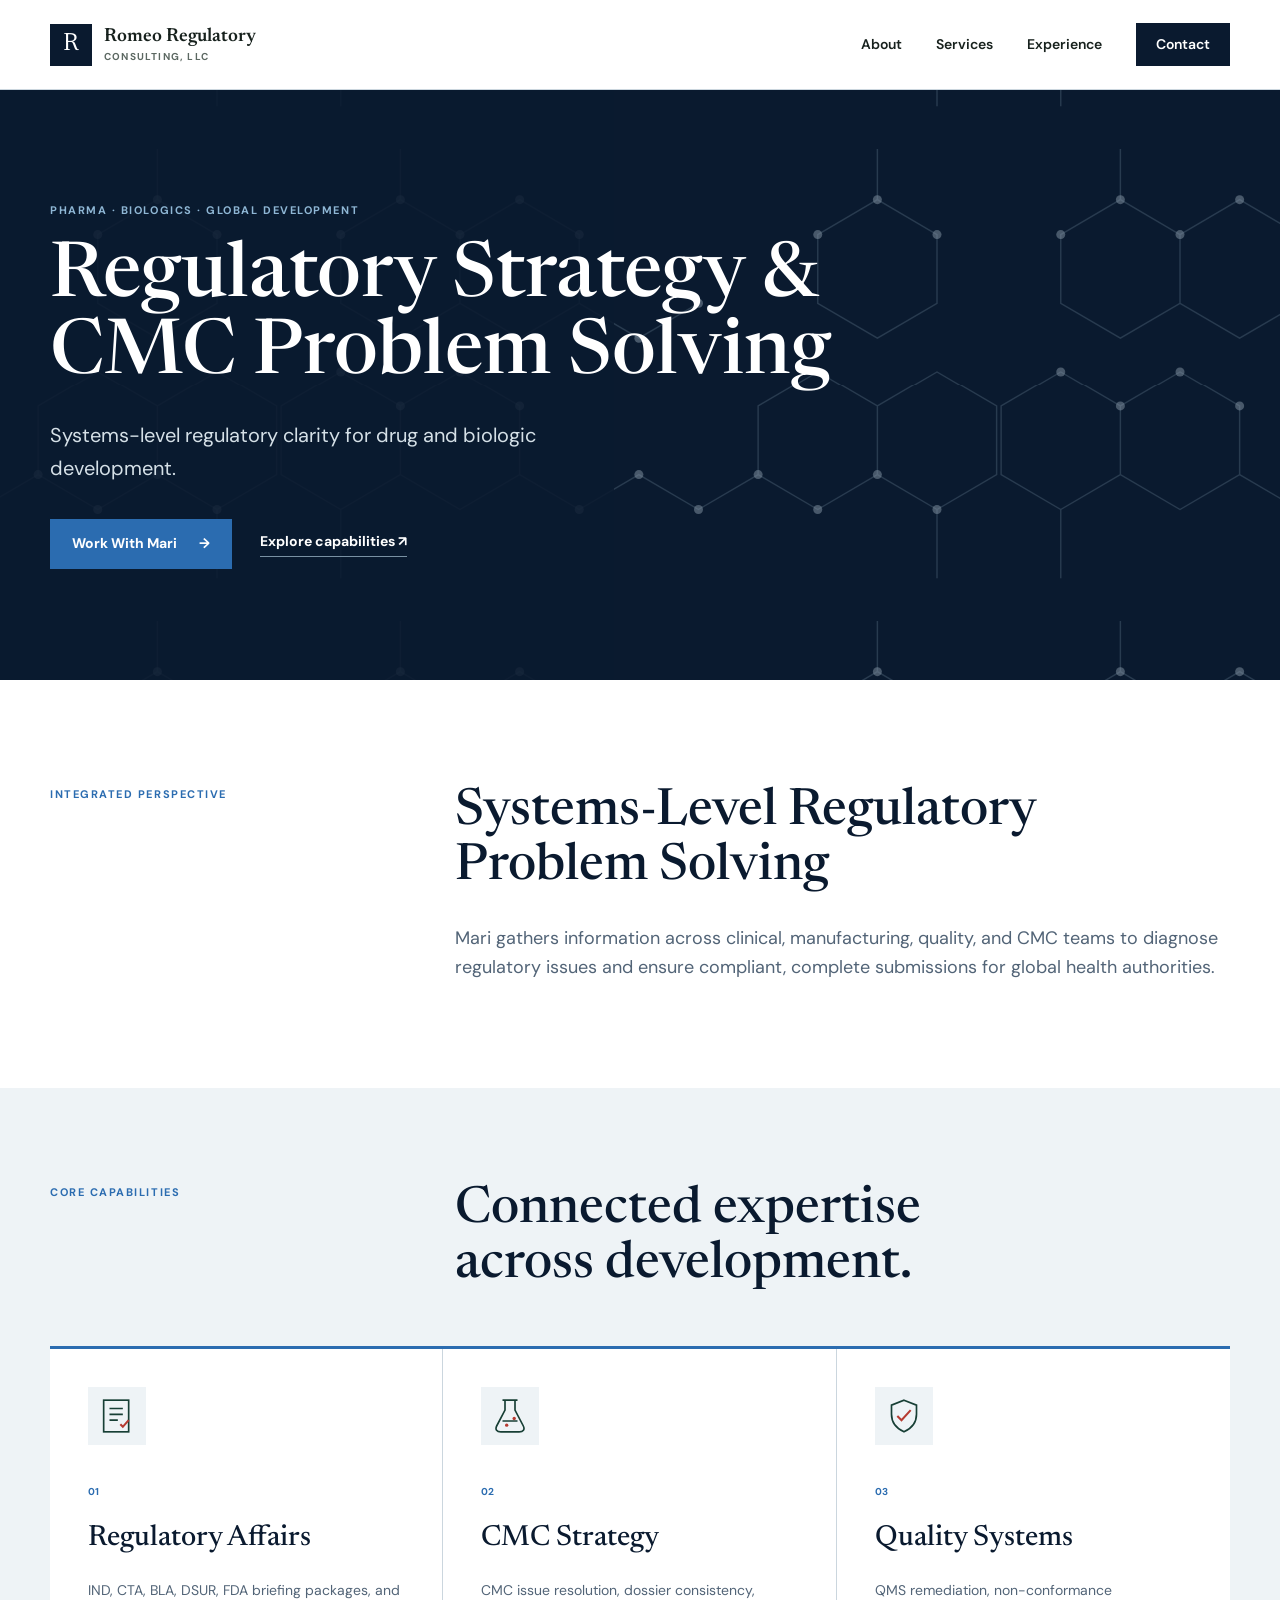
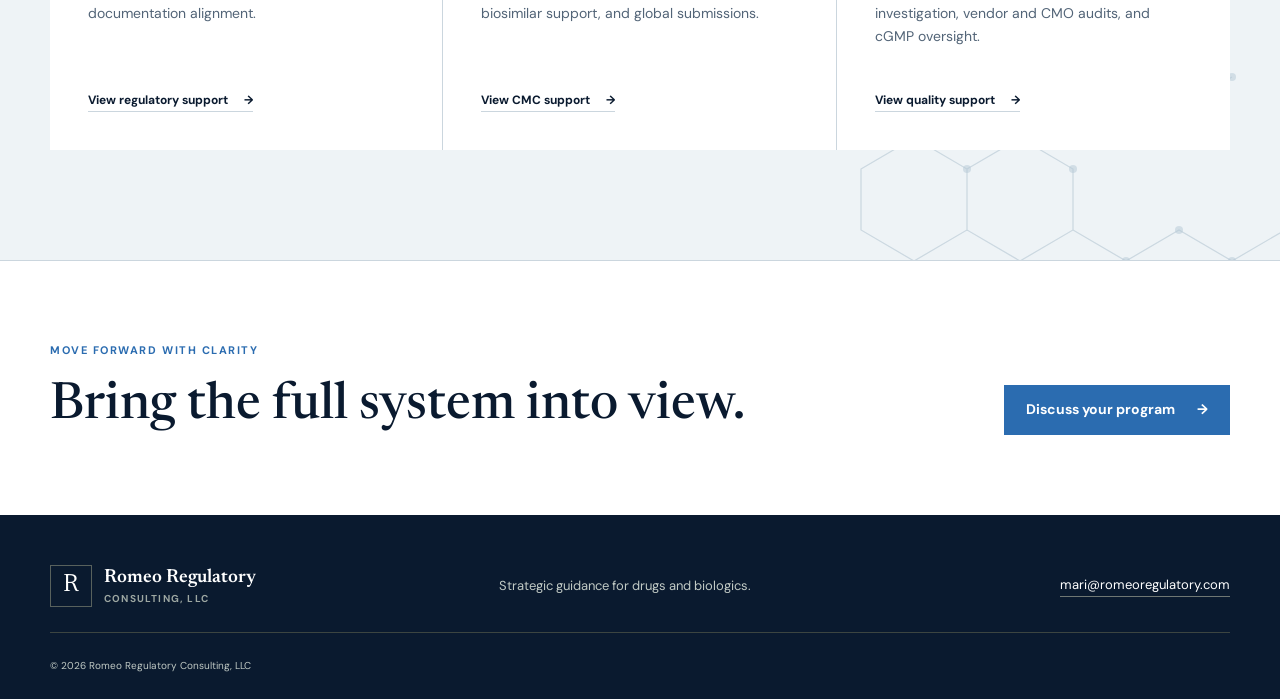
==== commit b18bbc86: "Add custom domain SEO metadata" ====
--- a/index.html
+++ b/index.html
@@ -1,88 +1,89 @@
-<!DOCTYPE html>
+<!doctype html>
 <html lang="en">
 <head>
-  <meta charset="UTF-8" />
-  <meta name="viewport" content="width=device-width, initial-scale=1.0" />
-  <title>Mari's Website</title>
-  <link rel="stylesheet" href="styles.css" />
+  <meta charset="utf-8">
+  <meta name="viewport" content="width=device-width, initial-scale=1">
+  <meta name="description" content="Strategic regulatory consulting for pharmaceutical and biopharmaceutical development.">
+  <meta name="robots" content="index, follow">
+  <title>Romeo Regulatory Consulting | Pharma &amp; Biopharma Strategy</title>
+  <link rel="canonical" href="https://www.romeoconsulting.org/">
+  <meta property="og:type" content="website">
+  <meta property="og:title" content="Romeo Regulatory Consulting | Pharma &amp; Biopharma Strategy">
+  <meta property="og:description" content="Strategic regulatory and CMC problem solving for drug and biologic development.">
+  <meta property="og:url" content="https://www.romeoconsulting.org/">
+  <link rel="preconnect" href="https://fonts.googleapis.com">
+  <link rel="preconnect" href="https://fonts.gstatic.com" crossorigin>
+  <link href="https://fonts.googleapis.com/css2?family=DM+Sans:wght@400;500;600;700&amp;family=Newsreader:opsz,wght@6..72,500;6..72,600&amp;display=swap" rel="stylesheet">
+  <link rel="stylesheet" href="assets/css/style.css">
+  <script type="application/ld+json">
+    {
+      "@context": "https://schema.org",
+      "@type": "ProfessionalService",
+      "name": "Romeo Regulatory Consulting, LLC",
+      "url": "https://www.romeoconsulting.org/",
+      "email": "mari@romeoregulatory.com",
+      "founder": {
+        "@type": "Person",
+        "name": "Marianne Romeo",
+        "sameAs": "https://www.linkedin.com/in/marianne-romeo/"
+      },
+      "description": "Strategic regulatory, CMC, and quality systems consulting for pharmaceutical and biopharmaceutical development.",
+      "areaServed": ["United States", "European Union", "Canada"]
+    }
+  </script>
 </head>
-<body>
+<body class="home-page">
+  <a class="skip-link" href="#main">Skip to content</a>
+  <header class="site-header">
+    <div class="shell header-inner">
+      <a class="brand" href="index.html" aria-label="Romeo Regulatory Consulting home">
+        <span class="brand-mark" aria-hidden="true">R</span>
+        <span><strong>Romeo Regulatory</strong><small>Consulting, LLC</small></span>
+      </a>
+      <nav class="desktop-nav" aria-label="Primary navigation">
+        <a href="about.html">About</a><a href="services.html">Services</a><a href="experience.html">Experience</a><a class="nav-cta" href="contact.html">Contact</a>
+      </nav>
+      <details class="mobile-nav">
+        <summary aria-label="Open navigation"><span></span><span></span><span></span></summary>
+        <nav aria-label="Mobile navigation"><a href="about.html">About</a><a href="services.html">Services</a><a href="experience.html">Experience</a><a href="contact.html">Contact</a></nav>
+      </details>
+    </div>
+  </header>
 
-  <!-- Navigation -->
-  <nav>
-    <div class="nav-container">
-      <a href="#" class="nav-logo">Mari ✨</a>
-      <ul class="nav-links">
-        <li><a href="#about">About</a></li>
-        <li><a href="#projects">Projects</a></li>
-        <li><a href="#contact">Contact</a></li>
-      </ul>
-    </div>
-  </nav>
+  <main id="main">
+    <section class="bio-hero">
+      <div class="shell bio-hero-content">
+        <p class="bio-kicker">Pharma · Biologics · Global Development</p>
+        <h1>Regulatory Strategy &amp; CMC Problem Solving</h1>
+        <p>Systems-level regulatory clarity for drug and biologic development.</p>
+        <div class="button-row"><a class="button bio-button" href="contact.html">Work With Mari <span aria-hidden="true">→</span></a><a class="bio-text-link" href="services.html">Explore capabilities <span aria-hidden="true">↗</span></a></div>
+      </div>
+    </section>
 
-  <!-- Hero -->
-  <section class="hero">
-    <h1>Hi, I'm Mari 👋</h1>
-    <p>Welcome to my personal website. I love building things, learning new skills, and sharing what I create.</p>
-    <a href="#about" class="btn">Learn More</a>
-  </section>
-
-  <!-- About -->
-  <section id="about">
-    <div class="section-container">
-      <h2>About Me</h2>
-      <div class="about-content">
-        <div class="about-avatar">🌸</div>
-        <div class="about-text">
-          <p>Hey there! I'm Mari — a creative and curious person who loves turning ideas into reality.</p>
-          <p>When I'm not working on projects, you can find me exploring new places, reading, or experimenting in the kitchen.</p>
-          <p>I believe in continuous learning and building things that make a difference.</p>
+    <section class="systems-intro">
+      <div class="shell systems-intro-grid">
+        <p class="bio-section-label">Integrated perspective</p>
+        <div>
+          <h2>Systems-Level Regulatory Problem Solving</h2>
+          <p>Mari gathers information across clinical, manufacturing, quality, and CMC teams to diagnose regulatory issues and ensure compliant, complete submissions for global health authorities.</p>
         </div>
       </div>
-    </div>
-  </section>
+    </section>
 
-  <!-- Projects -->
-  <section id="projects">
-    <div class="section-container">
-      <h2>Projects</h2>
-      <div class="projects-grid">
-        <div class="project-card">
-          <h3>🌐 This Website</h3>
-          <p>My personal website built with clean HTML &amp; CSS. A place to share who I am and what I do.</p>
-        </div>
-        <div class="project-card">
-          <h3>📓 Creative Journal</h3>
-          <p>A collection of my thoughts, ideas, and inspirations compiled over the years.</p>
-        </div>
-        <div class="project-card">
-          <h3>🎨 Design Portfolio</h3>
-          <p>Visual projects and artwork that express my creative side and design sensibilities.</p>
+    <section class="bio-services" aria-labelledby="capabilities-heading">
+      <div class="shell">
+        <div class="bio-services-heading"><p class="bio-section-label">Core capabilities</p><h2 id="capabilities-heading">Connected expertise across development.</h2></div>
+        <div class="bio-service-grid">
+          <article><div class="bio-icon"><img src="assets/icons/regulatory.svg" alt=""></div><span>01</span><h3>Regulatory Affairs</h3><p>IND, CTA, BLA, DSUR, FDA briefing packages, and documentation alignment.</p><a href="services.html">View regulatory support <span aria-hidden="true">→</span></a></article>
+          <article><div class="bio-icon"><img src="assets/icons/cmc.svg" alt=""></div><span>02</span><h3>CMC Strategy</h3><p>CMC issue resolution, dossier consistency, biosimilar support, and global submissions.</p><a href="services.html">View CMC support <span aria-hidden="true">→</span></a></article>
+          <article><div class="bio-icon"><img src="assets/icons/quality.svg" alt=""></div><span>03</span><h3>Quality Systems</h3><p>QMS remediation, non-conformance investigation, vendor and CMO audits, and cGMP oversight.</p><a href="services.html">View quality support <span aria-hidden="true">→</span></a></article>
         </div>
       </div>
-    </div>
-  </section>
+    </section>
 
-  <!-- Contact -->
-  <section id="contact">
-    <div class="section-container">
-      <h2>Get in Touch</h2>
-      <p class="contact-subtitle">I'd love to hear from you! Feel free to reach out.</p>
-      <div class="contact-links">
-        <a href="https://github.com/theghost024jr-sys" class="contact-link" target="_blank" rel="noopener noreferrer">
-          🐙 GitHub
-        </a>
-        <a href="mailto:mari@example.com" class="contact-link">
-          ✉️ Email
-        </a>
-      </div>
-    </div>
-  </section>
+    <section class="bio-cta"><div class="shell bio-cta-inner"><div><p class="bio-section-label">Move forward with clarity</p><h2>Bring the full system into view.</h2></div><a class="button bio-button" href="contact.html">Discuss your program <span aria-hidden="true">→</span></a></div></section>
+  </main>
 
-  <!-- Footer -->
-  <footer>
-    <p>© 2026 Mari. Made with 💖</p>
-  </footer>
-
+  <footer class="site-footer"><div class="shell footer-inner"><div class="brand footer-brand"><span class="brand-mark" aria-hidden="true">R</span><span><strong>Romeo Regulatory</strong><small>Consulting, LLC</small></span></div><p>Strategic guidance for drugs and biologics.</p><a href="mailto:mari@romeoregulatory.com">mari@romeoregulatory.com</a><small>© 2026 Romeo Regulatory Consulting, LLC</small></div></footer>
 </body>
-</html>
+</html>
--- a/assets/css/style.css
+++ b/assets/css/style.css
@@ -0,0 +1,257 @@
+:root {
+  --ink: #17211d;
+  --forest: #173f35;
+  --forest-light: #245c4d;
+  --paper: #f7f8f4;
+  --white: #ffffff;
+  --mist: #e6ebe6;
+  --line: #ccd4ce;
+  --red: #b63b31;
+  --muted: #5c6862;
+  --serif: "Newsreader", Georgia, serif;
+  --sans: "DM Sans", sans-serif;
+}
+
+* { box-sizing: border-box; }
+html { scroll-behavior: smooth; }
+body { margin: 0; color: var(--ink); background: var(--paper); font-family: var(--sans); font-size: 16px; line-height: 1.65; }
+a { color: inherit; text-decoration: none; }
+img { display: block; max-width: 100%; }
+h1, h2, h3, p { margin-top: 0; }
+h1, h2, h3 { text-wrap: balance; }
+.shell { width: min(1180px, calc(100% - 48px)); margin-inline: auto; }
+.skip-link { position: fixed; z-index: 100; top: 10px; left: 10px; padding: 8px 14px; color: var(--white); background: var(--forest); transform: translateY(-150%); }
+.skip-link:focus { transform: translateY(0); }
+
+.site-header { position: relative; z-index: 20; height: 90px; background: rgba(247, 248, 244, .96); border-bottom: 1px solid var(--line); }
+.header-inner { height: 100%; display: flex; align-items: center; justify-content: space-between; }
+.brand { display: inline-flex; align-items: center; gap: 12px; line-height: 1.1; }
+.brand-mark { display: grid; width: 42px; height: 42px; place-items: center; color: var(--white); background: var(--forest); font-family: var(--serif); font-size: 25px; }
+.brand strong, .brand small { display: block; }
+.brand strong { font-family: var(--serif); font-size: 19px; font-weight: 600; }
+.brand small { margin-top: 4px; color: var(--muted); font-size: 10px; font-weight: 700; letter-spacing: .12em; text-transform: uppercase; }
+.desktop-nav { display: flex; align-items: center; gap: 34px; font-size: 14px; font-weight: 600; }
+.desktop-nav a { position: relative; }
+.desktop-nav a:not(.nav-cta)::after { content: ""; position: absolute; right: 0; bottom: -7px; left: 0; height: 2px; background: var(--red); transform: scaleX(0); transform-origin: left; transition: transform .2s ease; }
+.desktop-nav a:hover::after, .desktop-nav a.active::after { transform: scaleX(1); }
+.nav-cta { padding: 10px 20px; color: var(--white); background: var(--forest); }
+.nav-cta:hover { background: var(--forest-light); }
+.mobile-nav { display: none; position: relative; }
+.mobile-nav summary { display: grid; width: 42px; height: 42px; padding: 11px 9px; border: 1px solid var(--line); cursor: pointer; list-style: none; align-content: space-between; }
+.mobile-nav summary::-webkit-details-marker { display: none; }
+.mobile-nav summary span { height: 2px; background: var(--ink); }
+.mobile-nav nav { position: absolute; top: 50px; right: 0; width: 220px; padding: 8px; background: var(--white); border: 1px solid var(--line); box-shadow: 0 18px 35px rgba(23, 33, 29, .12); }
+.mobile-nav nav a { display: block; padding: 11px 12px; border-bottom: 1px solid var(--mist); font-weight: 600; }
+.mobile-nav nav a:last-child { border: 0; }
+
+.eyebrow { margin-bottom: 18px; color: var(--red); font-size: 12px; font-weight: 700; letter-spacing: .14em; text-transform: uppercase; }
+.hero { position: relative; min-height: 650px; overflow: hidden; background: var(--paper); }
+.hero::before { content: ""; position: absolute; inset: 0; opacity: .33; background-image: linear-gradient(var(--line) 1px, transparent 1px), linear-gradient(90deg, var(--line) 1px, transparent 1px); background-size: 80px 80px; mask-image: linear-gradient(to right, black, transparent 70%); }
+.hero-grid { position: relative; display: grid; min-height: 650px; grid-template-columns: 1.25fr .75fr; align-items: center; gap: 90px; }
+.hero-copy { padding: 88px 0; }
+h1 { max-width: 780px; margin-bottom: 27px; font-family: var(--serif); font-size: clamp(48px, 6vw, 78px); font-weight: 500; line-height: .98; }
+.hero-lede { max-width: 680px; margin-bottom: 34px; color: var(--muted); font-size: 19px; line-height: 1.65; }
+.button-row { display: flex; align-items: center; gap: 28px; flex-wrap: wrap; }
+.button { display: inline-flex; min-height: 50px; padding: 12px 22px; align-items: center; justify-content: center; gap: 22px; font-size: 14px; font-weight: 700; transition: background .2s ease, color .2s ease; }
+.button-primary { color: var(--white); background: var(--forest); }
+.button-primary:hover { background: var(--forest-light); }
+.button-light { color: var(--forest); background: var(--white); }
+.button-light:hover { color: var(--white); background: var(--red); }
+.text-link { padding-bottom: 3px; border-bottom: 1px solid var(--ink); font-size: 14px; font-weight: 700; }
+.pathway { color: var(--white); background: var(--forest); box-shadow: 24px 24px 0 var(--mist); }
+.pathway-heading { display: flex; padding: 17px 22px; justify-content: space-between; border-bottom: 1px solid rgba(255,255,255,.2); color: #c8d8d2; font-size: 10px; letter-spacing: .12em; text-transform: uppercase; }
+.pathway ol { margin: 0; padding: 0 22px; list-style: none; }
+.pathway li { display: grid; padding: 20px 0; grid-template-columns: 38px 1fr; border-bottom: 1px solid rgba(255,255,255,.16); }
+.pathway li:last-child { border: 0; }
+.pathway li > span { grid-row: 1 / 3; color: #88a79c; font-size: 11px; }
+.pathway li strong { font-family: var(--serif); font-size: 20px; font-weight: 500; }
+.pathway li small { color: #bdccc7; font-size: 11px; }
+.focus-band { color: var(--white); background: var(--ink); }
+.focus-grid { display: grid; grid-template-columns: 1fr 1fr; }
+.focus-grid > div { padding: 27px 0; }
+.focus-grid > div + div { padding-left: 50px; border-left: 1px solid #46504b; }
+.focus-grid span { display: block; margin-bottom: 8px; color: #9eaaa4; font-size: 10px; font-weight: 700; letter-spacing: .12em; text-transform: uppercase; }
+.focus-grid strong { font-family: var(--serif); font-size: 20px; font-weight: 500; }
+.focus-grid i { padding-inline: 7px; color: var(--red); font-style: normal; }
+
+/* Homepage bio-chem system */
+.home-page { --bio-navy: #0a1a2f; --bio-blue: #2b6cb0; --bio-slate: #526477; --bio-pale: #eef3f6; --bio-line: #cbd6de; }
+.home-page .site-header { background: rgba(255, 255, 255, .98); border-color: var(--bio-line); }
+.home-page .brand-mark, .home-page .nav-cta { background: var(--bio-navy); }
+.home-page .nav-cta:hover { background: var(--bio-blue); }
+.home-page .desktop-nav a:not(.nav-cta)::after { background: var(--bio-blue); }
+.bio-hero { position: relative; display: flex; min-height: 590px; align-items: center; overflow: hidden; color: var(--white); background-color: var(--bio-navy); }
+.bio-hero::before { content: ""; position: absolute; inset: 0; background-image: url("../img/molecular-pattern.svg"); background-position: center; background-size: 720px auto; opacity: .68; }
+.bio-hero::after { content: ""; position: absolute; top: 0; bottom: 0; left: 0; width: 48%; background: var(--bio-navy); opacity: .86; }
+.bio-hero-content { position: relative; z-index: 1; padding-block: 100px; }
+.bio-kicker, .bio-section-label { margin-bottom: 20px; color: #8fb7d5; font-size: 11px; font-weight: 700; letter-spacing: .14em; text-transform: uppercase; }
+.bio-hero h1 { max-width: 820px; margin-bottom: 24px; font-size: clamp(52px, 6vw, 76px); line-height: 1.02; }
+.bio-hero-content > p:not(.bio-kicker) { max-width: 600px; margin-bottom: 34px; color: #d5e0e7; font-size: 20px; }
+.bio-button { color: var(--white); background: var(--bio-blue); }
+.bio-button:hover { background: #377dc4; }
+.bio-text-link { padding-bottom: 3px; color: var(--white); border-bottom: 1px solid #7991a3; font-size: 14px; font-weight: 700; }
+.systems-intro { padding: 105px 0; background: var(--white); }
+.systems-intro-grid { display: grid; grid-template-columns: .42fr 1fr; gap: 80px; }
+.systems-intro .bio-section-label, .bio-services .bio-section-label, .bio-cta .bio-section-label { color: var(--bio-blue); }
+.systems-intro h2, .bio-services h2, .bio-cta h2 { margin: 0; color: var(--bio-navy); font-family: var(--serif); font-size: clamp(38px, 4vw, 54px); font-weight: 500; line-height: 1.08; }
+.systems-intro-grid > div > p { max-width: 800px; margin: 28px 0 0; color: var(--bio-slate); font-size: 18px; }
+.bio-services { padding: 95px 0 110px; background-color: var(--bio-pale); background-image: url("../img/molecular-pattern.svg"); background-position: right -220px bottom -100px; background-repeat: no-repeat; background-size: 640px auto; }
+.bio-services-heading { display: grid; margin-bottom: 52px; grid-template-columns: .42fr 1fr; gap: 80px; align-items: start; }
+.bio-service-grid { display: grid; grid-template-columns: repeat(3, 1fr); background: var(--white); border-top: 3px solid var(--bio-blue); }
+.bio-service-grid article { min-height: 390px; padding: 38px; border-right: 1px solid var(--bio-line); }
+.bio-service-grid article:last-child { border-right: 0; }
+.bio-icon { display: grid; width: 58px; height: 58px; margin-bottom: 32px; place-items: center; background: var(--bio-pale); }
+.bio-icon img { width: 40px; height: 40px; }
+.bio-service-grid article > span { color: var(--bio-blue); font-size: 10px; font-weight: 700; }
+.bio-service-grid h3 { margin: 12px 0 16px; color: var(--bio-navy); font-family: var(--serif); font-size: 29px; font-weight: 500; }
+.bio-service-grid p { min-height: 76px; color: var(--bio-slate); font-size: 14px; }
+.bio-service-grid a { display: inline-flex; margin-top: 22px; gap: 16px; color: var(--bio-navy); border-bottom: 1px solid var(--bio-line); font-size: 12px; font-weight: 700; }
+.bio-service-grid a:hover { color: var(--bio-blue); }
+.bio-cta { padding: 80px 0; background: var(--white); border-top: 1px solid var(--bio-line); }
+.bio-cta-inner { display: flex; align-items: end; justify-content: space-between; gap: 40px; }
+.home-page .site-footer { background: var(--bio-navy); }
+
+.section { padding: 110px 0; }
+.section-heading { display: grid; margin-bottom: 55px; grid-template-columns: 1fr 1fr; align-items: end; gap: 70px; }
+.section-heading h2, .cta-inner h2, .prose h2 { margin: 0; font-family: var(--serif); font-size: clamp(38px, 4vw, 53px); font-weight: 500; line-height: 1.05; }
+.section-heading > p { margin: 0; color: var(--muted); }
+.outcome-grid { display: grid; grid-template-columns: repeat(4, 1fr); border-top: 1px solid var(--line); border-bottom: 1px solid var(--line); }
+.outcome-grid article { min-height: 210px; padding: 25px 25px 30px; border-right: 1px solid var(--line); }
+.outcome-grid article:first-child { border-left: 1px solid var(--line); }
+.outcome-grid span, .principle-grid span { color: var(--red); font-size: 11px; font-weight: 700; }
+.outcome-grid h3 { margin: 65px 0 0; font-family: var(--serif); font-size: 25px; font-weight: 500; line-height: 1.15; }
+.cta-band { padding: 75px 0; color: var(--white); background: var(--forest); }
+.cta-inner { display: flex; align-items: end; justify-content: space-between; gap: 40px; }
+.cta-inner .eyebrow { color: #dca099; }
+.cta-inner h2 { max-width: 720px; }
+.site-footer { padding: 50px 0 25px; color: #c1cac5; background: var(--ink); }
+.footer-inner { display: grid; grid-template-columns: 1.2fr 1fr 1fr; align-items: center; gap: 25px; }
+.footer-brand { color: var(--white); }
+.footer-brand .brand-mark { border: 1px solid #58615d; background: transparent; }
+.footer-brand small { color: #9da7a2; }
+.footer-inner > p, .footer-inner > a { margin: 0; font-size: 13px; }
+.footer-inner > a { justify-self: end; color: var(--white); border-bottom: 1px solid #6f7773; }
+.footer-inner > small { grid-column: 1 / -1; padding-top: 25px; border-top: 1px solid #3c4541; font-size: 10px; }
+
+.page-hero { padding: 105px 0 90px; color: var(--white); background: var(--forest); }
+.page-hero-grid { display: grid; grid-template-columns: 1.5fr .5fr; align-items: end; gap: 80px; }
+.page-hero h1 { margin: 0; font-size: clamp(48px, 6vw, 72px); }
+.page-hero-grid > p { margin: 0; color: #c7d6d1; }
+.about-grid { display: grid; grid-template-columns: .65fr 1.35fr; gap: 100px; }
+.about-statement { padding-top: 10px; border-top: 1px solid var(--ink); }
+.statement-number { display: block; font-family: var(--serif); font-size: 72px; line-height: 1; }
+.statement-number small { display: block; max-width: 220px; margin-top: 12px; color: var(--muted); font-family: var(--sans); font-size: 13px; line-height: 1.5; }
+.prose { max-width: 720px; }
+.prose h2 { margin-bottom: 35px; }
+.prose > p { color: var(--muted); font-size: 18px; }
+blockquote { margin: 45px 0 0; padding: 30px 0 0 30px; border-top: 1px solid var(--line); border-left: 3px solid var(--red); font-family: var(--serif); font-size: 25px; line-height: 1.35; }
+.principles { padding: 80px 0; background: var(--mist); }
+.principle-grid { display: grid; grid-template-columns: repeat(3, 1fr); border-top: 1px solid var(--line); }
+.principle-grid article { padding: 28px 50px 0 0; }
+.principle-grid h3 { margin: 35px 0 12px; font-family: var(--serif); font-size: 29px; font-weight: 500; }
+.principle-grid p { color: var(--muted); font-size: 14px; }
+
+.services-list { padding-top: 50px; }
+.service-row { display: grid; padding: 55px 0; grid-template-columns: 1fr 1fr; gap: 80px; border-bottom: 1px solid var(--line); }
+.service-row:first-child { border-top: 1px solid var(--line); }
+.service-title { display: grid; grid-template-columns: 70px 45px 1fr; align-items: center; }
+.service-title img { width: 48px; height: 48px; }
+.service-title span { color: var(--red); font-size: 11px; }
+.service-title h2 { margin: 0; font-family: var(--serif); font-size: 38px; font-weight: 500; }
+.service-row ul { display: grid; margin: 0; padding: 0; grid-template-columns: 1fr 1fr; align-content: center; gap: 12px 30px; list-style: none; }
+.service-row li { position: relative; padding-left: 17px; color: var(--muted); font-size: 14px; }
+.service-row li::before { content: ""; position: absolute; top: .72em; left: 0; width: 5px; height: 5px; background: var(--red); }
+
+.timeline { border-top: 1px solid var(--line); }
+.timeline article { display: grid; padding: 45px 0; grid-template-columns: .35fr 1fr; border-bottom: 1px solid var(--line); }
+.timeline time { color: var(--red); font-size: 11px; font-weight: 700; letter-spacing: .08em; }
+.timeline article > div { display: grid; grid-template-columns: .65fr 1fr 1fr; align-items: start; gap: 35px; }
+.timeline article > div > p:first-child { color: var(--ink); font-weight: 700; }
+.timeline h2 { margin: 0; font-family: var(--serif); font-size: 24px; font-weight: 500; line-height: 1.2; }
+.timeline p { margin: 0; color: var(--muted); font-size: 14px; }
+
+.contact-main { display: flex; min-height: calc(100vh - 90px); align-items: center; background: var(--mist); }
+.contact-section { width: 100%; padding: 100px 0; }
+.contact-grid { display: grid; grid-template-columns: 1fr .72fr; align-items: center; gap: 100px; }
+.contact-grid h1 { font-size: clamp(48px, 6vw, 72px); }
+.contact-lede { max-width: 620px; color: var(--muted); font-size: 18px; }
+.contact-panel { padding: 48px; background: var(--white); border-top: 4px solid var(--red); box-shadow: 0 25px 55px rgba(23, 33, 29, .08); }
+.contact-label { margin-bottom: 8px; color: var(--muted); font-size: 10px; font-weight: 700; letter-spacing: .12em; text-transform: uppercase; }
+.contact-email { display: flex; justify-content: space-between; gap: 15px; font-family: var(--serif); font-size: 22px; overflow-wrap: anywhere; }
+.contact-panel hr { margin: 35px 0; border: 0; border-top: 1px solid var(--line); }
+.tag-list { display: flex; margin: 16px 0 0; padding: 0; gap: 8px; flex-wrap: wrap; list-style: none; }
+.tag-list li { padding: 6px 10px; background: var(--mist); font-size: 11px; font-weight: 600; }
+.profile-note { display: flex; margin: 30px 0 0; padding-top: 20px; justify-content: space-between; color: var(--forest); border-top: 1px solid var(--line); font-size: 12px; font-weight: 700; }
+.profile-note:hover { color: var(--red); }
+
+@media (max-width: 900px) {
+  .desktop-nav { display: none; }
+  .mobile-nav { display: block; }
+  .hero-grid, .page-hero-grid, .contact-grid { grid-template-columns: 1fr; gap: 50px; }
+  .hero-grid { padding-bottom: 70px; }
+  .hero-copy { padding-bottom: 0; }
+  .pathway { max-width: 620px; }
+  .page-hero-grid > p { max-width: 600px; }
+  .outcome-grid { grid-template-columns: 1fr 1fr; }
+  .outcome-grid article:nth-child(3) { border-left: 1px solid var(--line); }
+  .service-row { grid-template-columns: 1fr; gap: 30px; }
+  .timeline article > div { grid-template-columns: 1fr 1fr; }
+  .timeline article > div > p:last-child { grid-column: 1 / -1; }
+  .contact-section { padding: 70px 0; }
+  .bio-service-grid { grid-template-columns: 1fr; }
+  .bio-service-grid article { min-height: auto; border-right: 0; border-bottom: 1px solid var(--bio-line); }
+  .bio-service-grid p { min-height: 0; }
+}
+
+@media (max-width: 640px) {
+  .shell { width: min(100% - 32px, 1180px); }
+  .site-header { height: 76px; }
+  .brand-mark { width: 38px; height: 38px; }
+  .brand strong { font-size: 16px; }
+  h1 { font-size: 47px; }
+  .hero-grid { min-height: auto; gap: 20px; }
+  .hero-copy { padding: 70px 0 45px; }
+  .hero-lede { font-size: 17px; }
+  .pathway { box-shadow: 12px 12px 0 var(--mist); }
+  .focus-grid, .section-heading, .about-grid, .principle-grid { grid-template-columns: 1fr; }
+  .focus-grid > div + div { padding: 22px 0; border-top: 1px solid #46504b; border-left: 0; }
+  .focus-grid > div { padding: 22px 0; }
+  .section { padding: 75px 0; }
+  .section-heading { gap: 20px; }
+  .outcome-grid { grid-template-columns: 1fr; }
+  .outcome-grid article, .outcome-grid article:nth-child(3) { min-height: 145px; border-right: 1px solid var(--line); border-bottom: 1px solid var(--line); border-left: 1px solid var(--line); }
+  .outcome-grid h3 { margin-top: 35px; }
+  .cta-inner { align-items: start; flex-direction: column; }
+  .footer-inner { grid-template-columns: 1fr; }
+  .footer-inner > a { justify-self: start; }
+  .page-hero { padding: 75px 0 65px; }
+  .page-hero h1 { font-size: 42px; }
+  .about-grid { gap: 55px; }
+  .principle-grid article { padding: 28px 0; border-bottom: 1px solid var(--line); }
+  .service-title { grid-template-columns: 58px 32px 1fr; }
+  .service-title h2 { font-size: 30px; }
+  .service-row ul { grid-template-columns: 1fr; }
+  .timeline article { grid-template-columns: 1fr; gap: 15px; }
+  .timeline article > div { grid-template-columns: 1fr; gap: 12px; }
+  .timeline article > div > p:last-child { grid-column: auto; }
+  .contact-main { min-height: auto; }
+  .contact-grid { gap: 35px; }
+  .contact-grid h1 { font-size: 47px; }
+  .contact-panel { padding: 30px 24px; }
+  .contact-email { font-size: 18px; }
+  .bio-hero { min-height: 560px; }
+  .bio-hero::after { width: 100%; opacity: .7; }
+  .bio-hero-content { padding-block: 82px; }
+  .bio-hero h1 { font-size: 46px; }
+  .bio-hero-content > p:not(.bio-kicker) { font-size: 17px; }
+  .systems-intro, .bio-services { padding: 75px 0; }
+  .systems-intro-grid, .bio-services-heading { grid-template-columns: 1fr; gap: 12px; }
+  .bio-service-grid article { padding: 30px 25px; }
+  .bio-cta-inner { align-items: start; flex-direction: column; }
+}
+
+@media (prefers-reduced-motion: reduce) {
+  html { scroll-behavior: auto; }
+  *, *::before, *::after { transition-duration: .01ms !important; }
+}
+
